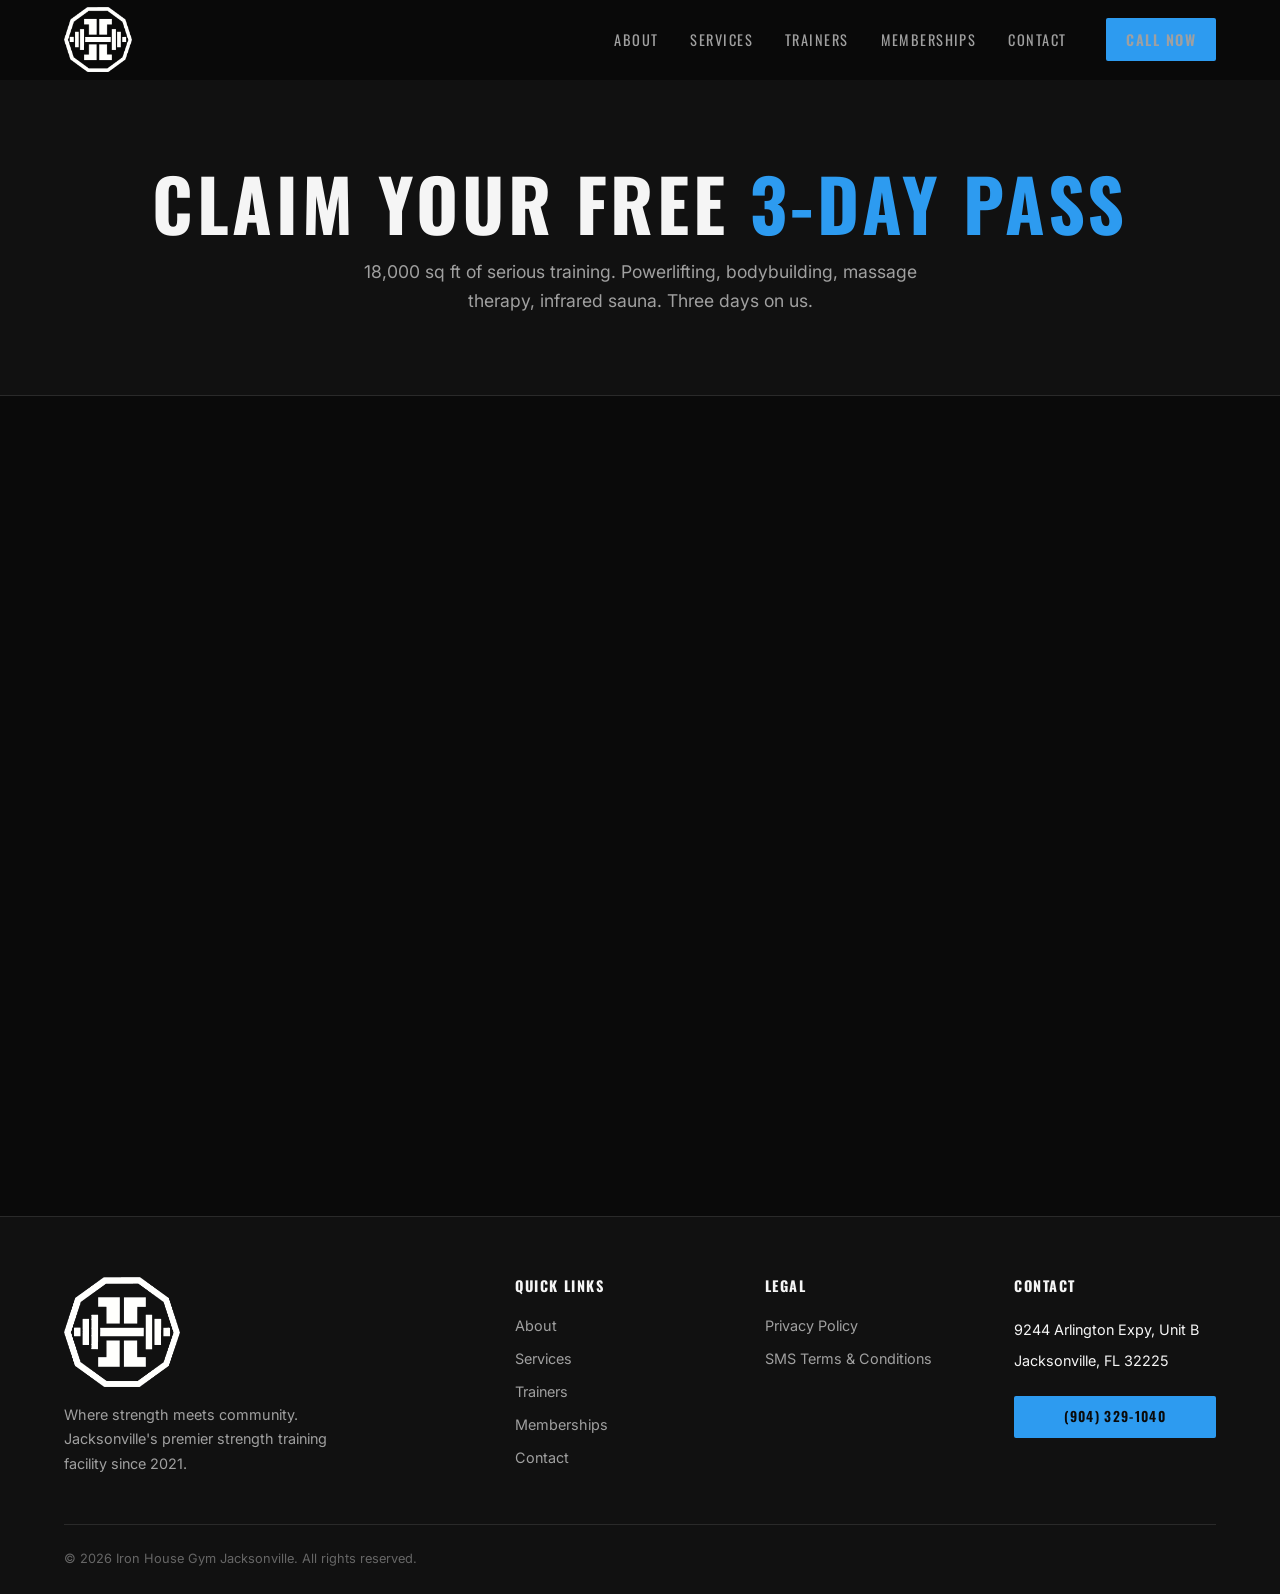
==== free-pass.html @ 4bb8dc3c "Add /free-pass landing page with inline pass form Dedicated 3-Day Pass landing page that renders the" ====
<!DOCTYPE html>
<html lang="en">
<head>
  <meta charset="UTF-8">
  <meta name="viewport" content="width=device-width, initial-scale=1.0">

  <!-- Google tag (gtag.js) -->
  <script async src="https://www.googletagmanager.com/gtag/js?id=AW-18128746695"></script>
  <script>
    window.dataLayer = window.dataLayer || [];
    function gtag(){dataLayer.push(arguments);}
    gtag('js', new Date());
    gtag('config', 'AW-18128746695');
  </script>

  <!-- Meta Pixel Code -->
  <script>
    !function(f,b,e,v,n,t,s)
    {if(f.fbq)return;n=f.fbq=function(){n.callMethod?
    n.callMethod.apply(n,arguments):n.queue.push(arguments)};
    if(!f._fbq)f._fbq=n;n.push=n;n.loaded=!0;n.version='2.0';
    n.queue=[];t=b.createElement(e);t.async=!0;
    t.src=v;s=b.getElementsByTagName(e)[0];
    s.parentNode.insertBefore(t,s)}(window, document,'script',
    'https://connect.facebook.net/en_US/fbevents.js');
    fbq('init', '1290848336585342');
    fbq('track', 'PageView');
  </script>
  <noscript><img height="1" width="1" style="display:none"
    src="https://www.facebook.com/tr?id=1290848336585342&ev=PageView&noscript=1"
  /></noscript>

  <title>Claim Your Free 3-Day Pass | Iron House Gym Jacksonville</title>
  <meta name="description" content="Grab your free 3-day pass to Iron House Gym Jacksonville. 18,000 sq ft of strength training, 24/7 access for Standard and Premium members. First-time Jacksonville visitors only.">
  <meta name="robots" content="index, follow">
  <meta property="og:title" content="Claim Your Free 3-Day Pass | Iron House Gym Jacksonville">
  <meta property="og:description" content="18,000 sq ft of serious training equipment. Powerlifting, bodybuilding, massage therapy, infrared sauna. First-time visitors get 3 days free.">
  <meta property="og:type" content="website">
  <meta property="og:url" content="https://www.ironhousejax.com/free-pass">
  <meta property="og:image" content="https://www.ironhousejax.com/images/hero-gym-floor.jpg">
  <link rel="canonical" href="https://www.ironhousejax.com/free-pass">
  <link rel="preconnect" href="https://fonts.googleapis.com">
  <link rel="preconnect" href="https://fonts.gstatic.com" crossorigin>
  <link href="https://fonts.googleapis.com/css2?family=Inter:wght@400;500;600&family=Oswald:wght@400;500;600;700&display=swap" rel="stylesheet">
  <link rel="stylesheet" href="css/style.css">
  <link rel="icon" type="image/jpeg" href="images/logo-main.jpg">
  <link rel="apple-touch-icon" href="images/logo-main.jpg">
  <style>
    .free-pass-wrap {
      max-width: 640px;
      margin: 0 auto;
      padding: 32px;
      background: var(--bg-card);
      border: 1px solid var(--border);
      border-radius: 4px;
    }
    .free-pass-wrap .form-consent {
      display: flex;
      align-items: flex-start;
      gap: 10px;
      color: var(--text-secondary);
      font-size: 0.85rem;
      line-height: 1.5;
      padding: 8px 0 4px;
      cursor: pointer;
      user-select: none;
    }
    .free-pass-wrap .form-consent input[type="checkbox"] {
      flex: 0 0 auto;
      width: 18px;
      height: 18px;
      margin: 2px 0 0;
      accent-color: var(--accent);
      cursor: pointer;
    }
    .free-pass-wrap .form-consent a {
      color: var(--accent);
      text-decoration: underline;
    }
    .free-pass-wrap button {
      width: 100%;
      margin-top: 8px;
    }
    .free-pass-terms {
      max-width: 640px;
      margin: 32px auto 0;
      color: var(--text-secondary);
      font-size: 0.9rem;
      line-height: 1.6;
    }
    .free-pass-terms h3 {
      font-family: var(--font-heading);
      font-size: 1.1rem;
      color: var(--text-primary);
      margin: 0 0 12px;
    }
    .free-pass-terms ul {
      list-style: disc;
      padding-left: 20px;
      margin: 0 0 20px;
    }
    .free-pass-terms li { margin-bottom: 6px; }
    .free-pass-terms .legal-links {
      font-size: 0.85rem;
      color: var(--text-muted);
    }
    .free-pass-terms .legal-links a { color: var(--accent); }
  </style>
</head>
<body>

  <!-- ======== HEADER / NAV ======== -->
  <header class="header">
    <div class="container">
      <a href="index.html" class="logo">
        <img src="images/logo-circle.png" alt="Iron House Gym Jacksonville" class="logo-img-circle">
      </a>
      <nav class="nav-links">
        <a href="index.html#about">About</a>
        <a href="index.html#services">Services</a>
        <a href="index.html#trainers">Trainers</a>
        <a href="index.html#memberships">Memberships</a>
        <a href="index.html#contact">Contact</a>
        <a href="tel:+19043291040" class="btn btn-primary btn-small nav-cta">Call Now</a>
      </nav>
      <button class="menu-toggle" aria-label="Toggle navigation">
        <span></span><span></span><span></span>
      </button>
    </div>
  </header>

  <section class="page-header">
    <div class="container">
      <h1>Claim Your Free <span class="accent-text">3-Day Pass</span></h1>
      <p>18,000 sq ft of serious training. Powerlifting, bodybuilding, massage therapy, infrared sauna. Three days on us.</p>
    </div>
  </section>

  <section class="blog-article">
    <div class="container">

      <div class="free-pass-wrap fade-in">
        <form class="contact-form" id="free-pass-form" action="https://formspree.io/f/xbdqvyag" method="POST">
          <div class="form-row">
            <div class="form-group">
              <label for="fp-name">Name</label>
              <input type="text" id="fp-name" name="name" required placeholder="Your name">
            </div>
            <div class="form-group">
              <label for="fp-phone">Phone</label>
              <input type="tel" id="fp-phone" name="phone" required placeholder="(904) 555-1234">
            </div>
          </div>
          <div class="form-group">
            <label for="fp-email">Email</label>
            <input type="email" id="fp-email" name="email" required placeholder="you@email.com">
          </div>
          <label class="form-consent">
            <input type="checkbox" name="sms_consent" id="free-pass-sms-consent" value="yes">
            <span>Text me my pass. I agree to receive texts from Iron House Gym about my pass and membership. Message and data rates may apply. Reply STOP to opt out. <a href="sms-terms" target="_blank" rel="noopener">See SMS Terms</a>.</span>
          </label>
          <input type="hidden" name="_subject" value="New 3-Day Pass Request (free-pass page) - Iron House Gym">
          <input type="hidden" name="source" id="free-pass-source" value="direct">
          <input type="hidden" name="opened_via" id="free-pass-opened-via" value="page">
          <button type="submit" class="btn btn-primary">Claim My Free 3-Day Pass</button>
        </form>
      </div>

      <div class="free-pass-terms fade-in">
        <h3>Before you come in</h3>
        <ul>
          <li>First-time Jacksonville visitors only.</li>
          <li>Bring a valid photo ID.</li>
          <li>Your 3 days start on your first visit, not when you request the pass.</li>
          <li>Enrollment: $50 standard / $25 military, police &amp; fire — often waived. Sign up during your 3 days and we knock it down further.</li>
        </ul>
        <p class="legal-links">By submitting this form you agree to our <a href="privacy-policy">Privacy Policy</a>. SMS follow-ups are governed by our <a href="sms-terms">SMS Terms</a> and only sent if you tick the consent box.</p>
      </div>

    </div>
  </section>

  <!-- ======== FOOTER ======== -->
  <footer class="footer">
    <div class="container">
      <div class="footer-grid">
        <div class="footer-brand">
          <div class="logo">
            <img src="images/logo-circle.png" alt="Iron House Gym Jacksonville" class="footer-logo-img">
          </div>
          <p>Where strength meets community. Jacksonville's premier strength training facility since 2021.</p>
        </div>
        <div>
          <h4>Quick Links</h4>
          <div class="footer-links">
            <a href="index.html#about">About</a>
            <a href="index.html#services">Services</a>
            <a href="index.html#trainers">Trainers</a>
            <a href="index.html#memberships">Memberships</a>
            <a href="index.html#contact">Contact</a>
          </div>
        </div>
        <div>
          <h4>Legal</h4>
          <div class="footer-links">
            <a href="privacy-policy">Privacy Policy</a>
            <a href="sms-terms">SMS Terms &amp; Conditions</a>
          </div>
        </div>
        <div>
          <h4>Contact</h4>
          <ul class="footer-hours">
            <li><span>9244 Arlington Expy, Unit B</span></li>
            <li><span>Jacksonville, FL 32225</span></li>
          </ul>
          <div style="margin-top:20px;">
            <a href="tel:+19043291040" class="btn btn-primary btn-small" style="width:100%">(904) 329-1040</a>
          </div>
        </div>
      </div>
      <div class="footer-bottom">
        <span>&copy; 2026 Iron House Gym Jacksonville. All rights reserved.</span>
      </div>
    </div>
  </footer>

  <script>
    (function() {
      var form = document.getElementById('free-pass-form');
      if (!form) return;

      // Capture UTMs from URL or sessionStorage, write to #free-pass-source
      try {
        var params = new URLSearchParams(location.search);
        var src = params.get('utm_source') || params.get('utm_medium') || sessionStorage.getItem('ih_source') || 'direct';
        var campaign = params.get('utm_campaign') || '';
        var stored = campaign ? (src + ' / ' + campaign) : src;
        sessionStorage.setItem('ih_source', stored);
        var srcField = document.getElementById('free-pass-source');
        if (srcField) srcField.value = stored;
      } catch (e) {}

      form.addEventListener('submit', async function(e) {
        e.preventDefault();

        var submitBtn = form.querySelector('button[type="submit"]');
        var originalText = submitBtn.textContent;
        submitBtn.textContent = 'SENDING...';
        submitBtn.disabled = true;

        try {
          var fd = new FormData(form);

          // Keep source fresh at submit time
          try {
            var s = sessionStorage.getItem('ih_source');
            if (s) fd.set('source', s);
          } catch (e2) {}

          // Explicit yes/no so the SMS service sees a positive decline
          var consentBox = document.getElementById('free-pass-sms-consent');
          fd.set('sms_consent', consentBox && consentBox.checked ? 'yes' : 'no');

          var res = await fetch(form.action, {
            method: 'POST',
            body: fd,
            headers: { 'Accept': 'application/json' }
          });

          if (res.ok) {
            submitBtn.textContent = 'DOWNLOADING YOUR PASS!';
            submitBtn.style.background = '#27ae60';

            if (typeof fbq !== 'undefined') fbq('track', 'Lead');
            if (typeof gtag !== 'undefined') {
              gtag('event', 'conversion', {
                'send_to': 'AW-18128746695/KKyeCOXX7qQcEMfxusRD',
                'value': 1.0,
                'currency': 'USD'
              });
            }

            // Auto-download the PDF (keeps parity with the modal flow)
            var link = document.createElement('a');
            link.href = 'images/3-day-pass.pdf';
            link.download = 'Iron_House_3_Day_Pass.pdf';
            document.body.appendChild(link);
            link.click();
            document.body.removeChild(link);

            setTimeout(function() {
              submitBtn.textContent = 'YOUR PASS IS ON ITS WAY — CHECK YOUR EMAIL';
            }, 1500);
          } else {
            submitBtn.textContent = 'SOMETHING WENT WRONG — TRY AGAIN';
            submitBtn.style.background = '#c0392b';
            submitBtn.disabled = false;
            setTimeout(function() {
              submitBtn.textContent = originalText;
              submitBtn.style.background = '';
            }, 3500);
          }
        } catch (err) {
          submitBtn.textContent = 'NETWORK ERROR — TRY AGAIN';
          submitBtn.style.background = '#c0392b';
          submitBtn.disabled = false;
          setTimeout(function() {
            submitBtn.textContent = originalText;
            submitBtn.style.background = '';
          }, 3500);
        }
      });
    })();
  </script>

</body>
</html>
---- css/style.css ----
/* ============================================
   IRON HOUSE GYM - Dark Industrial Theme
   ============================================ */

/* --- CSS Variables --- */
:root {
  --bg-primary: #0a0a0a;
  --bg-secondary: #111111;
  --bg-card: #1a1a1a;
  --bg-card-hover: #222222;
  --text-primary: #f5f5f5;
  --text-secondary: #a0a0a0;
  --text-muted: #666666;
  --accent: #2d9bf0;
  --accent-dark: #1a7fd4;
  --accent-light: #5bb8ff;
  --border: #2a2a2a;
  --border-light: #333333;
  --danger: #c0392b;
  --success: #27ae60;
  --font-heading: 'Oswald', sans-serif;
  --font-body: 'Inter', sans-serif;
  --max-width: 1200px;
  --header-height: 80px;
  --transition: 0.3s ease;
}

/* --- Reset & Base --- */
*, *::before, *::after {
  margin: 0;
  padding: 0;
  box-sizing: border-box;
}

html {
  scroll-behavior: smooth;
  font-size: 16px;
}

body {
  font-family: var(--font-body);
  background-color: var(--bg-primary);
  color: var(--text-primary);
  line-height: 1.6;
  overflow-x: hidden;
}

a {
  color: var(--accent);
  text-decoration: none;
  transition: color var(--transition);
}

a:hover {
  color: var(--accent-light);
}

img {
  max-width: 100%;
  height: auto;
  display: block;
}

ul { list-style: none; }

.container {
  width: 100%;
  max-width: var(--max-width);
  margin: 0 auto;
  padding: 0 24px;
}

/* --- Typography --- */
h1, h2, h3, h4, h5 {
  font-family: var(--font-heading);
  text-transform: uppercase;
  letter-spacing: 0.05em;
  line-height: 1.2;
}

h1 { font-size: clamp(2.5rem, 6vw, 4.5rem); }
h2 { font-size: clamp(2rem, 4vw, 3rem); }
h3 { font-size: clamp(1.3rem, 2.5vw, 1.8rem); }
h4 { font-size: 1.2rem; }

.section-title {
  text-align: center;
  margin-bottom: 16px;
  position: relative;
}

.section-subtitle {
  text-align: center;
  color: var(--text-secondary);
  font-size: 1.1rem;
  max-width: 600px;
  margin: 0 auto 60px;
}

.accent-text {
  color: var(--accent);
}

/* --- Buttons --- */
.btn {
  display: inline-flex;
  align-items: center;
  justify-content: center;
  gap: 8px;
  padding: 14px 32px;
  font-family: var(--font-heading);
  font-size: 1rem;
  text-transform: uppercase;
  letter-spacing: 0.1em;
  border: none;
  border-radius: 2px;
  cursor: pointer;
  transition: all var(--transition);
  text-decoration: none;
  font-weight: 600;
}

.btn-primary {
  background: var(--accent);
  color: var(--bg-primary);
}

.btn-primary:hover {
  background: var(--accent-light);
  color: var(--bg-primary);
  transform: translateY(-2px);
  box-shadow: 0 4px 20px rgba(45, 155, 240, 0.3);
}

.btn-outline {
  background: transparent;
  color: var(--text-primary);
  border: 2px solid var(--accent);
}

.btn-outline:hover {
  background: var(--accent);
  color: var(--bg-primary);
  transform: translateY(-2px);
}

.btn-large {
  padding: 18px 48px;
  font-size: 1.1rem;
}

.btn-small {
  padding: 10px 20px;
  font-size: 0.85rem;
}

/* --- Header / Navigation --- */
.header {
  position: fixed;
  top: 0;
  left: 0;
  width: 100%;
  height: var(--header-height);
  z-index: 1000;
  transition: all var(--transition);
  background: rgba(10, 10, 10, 0.95);
  backdrop-filter: blur(10px);
  border-bottom: 1px solid transparent;
}

.header.scrolled {
  border-bottom: 1px solid var(--border);
  box-shadow: 0 2px 20px rgba(0, 0, 0, 0.5);
}

.header .container {
  display: flex;
  align-items: center;
  justify-content: space-between;
  height: 100%;
}

.logo {
  font-family: var(--font-heading);
  font-size: 1.6rem;
  font-weight: 700;
  color: var(--text-primary);
  text-transform: uppercase;
  letter-spacing: 0.1em;
  display: flex;
  align-items: center;
  gap: 10px;
}

.logo span {
  color: var(--accent);
}

.logo-img {
  height: 65px;
  width: auto;
  filter: invert(1);
}

.logo-img-circle {
  height: 65px;
  width: auto;
  filter: invert(1);
}

.footer-logo-img {
  height: 110px;
  width: auto;
  filter: invert(1);
}

.hero-logo {
  width: 420px;
  height: auto;
  margin: 0 auto 20px;
  filter: invert(1);
}

.nav-links {
  display: flex;
  align-items: center;
  gap: 32px;
}

.nav-links a {
  color: var(--text-secondary);
  font-family: var(--font-heading);
  font-size: 0.9rem;
  text-transform: uppercase;
  letter-spacing: 0.1em;
  transition: color var(--transition);
  position: relative;
}

.nav-links a::after {
  content: '';
  position: absolute;
  bottom: -4px;
  left: 0;
  width: 0;
  height: 2px;
  background: var(--accent);
  transition: width var(--transition);
}

.nav-links a:hover,
.nav-links a.active {
  color: var(--text-primary);
}

.nav-links a:hover::after,
.nav-links a.active::after {
  width: 100%;
}

.nav-cta {
  margin-left: 8px;
}

/* Mobile menu toggle */
.menu-toggle {
  display: none;
  flex-direction: column;
  gap: 5px;
  background: none;
  border: none;
  cursor: pointer;
  padding: 4px;
  z-index: 1001;
}

.menu-toggle span {
  display: block;
  width: 28px;
  height: 2px;
  background: var(--text-primary);
  transition: all var(--transition);
}

.menu-toggle.active span:nth-child(1) {
  transform: rotate(45deg) translate(5px, 5px);
}

.menu-toggle.active span:nth-child(2) {
  opacity: 0;
}

.menu-toggle.active span:nth-child(3) {
  transform: rotate(-45deg) translate(5px, -5px);
}

/* --- Hero Section --- */
.hero {
  position: relative;
  display: flex;
  align-items: center;
  justify-content: center;
  text-align: center;
  overflow: hidden;
  background: var(--bg-primary);
  padding: 100px 0 50px;
}

.hero-bg {
  position: absolute;
  inset: 0;
  background: url('../images/hero-gym-floor.jpg') center center / cover no-repeat;
  z-index: 0;
}

.hero-bg::after {
  content: '';
  position: absolute;
  inset: 0;
  background: rgba(0, 0, 0, 0.6);
  z-index: 1;
}

.hero-content {
  position: relative;
  z-index: 2;
  max-width: 800px;
  padding: 0 24px;
}

.hero-tagline {
  font-family: var(--font-heading);
  font-size: clamp(1.1rem, 2.5vw, 1.4rem);
  font-weight: 700;
  text-transform: uppercase;
  letter-spacing: 0.3em;
  color: var(--accent);
  margin-bottom: 10px;
}

.hero h1 {
  margin-bottom: 14px;
  font-weight: 700;
}

.hero-description {
  font-size: clamp(1rem, 2vw, 1.2rem);
  color: #fff;
  max-width: 600px;
  margin: 0 auto 28px;
  line-height: 1.7;
}

.hero-buttons {
  display: flex;
  gap: 16px;
  justify-content: center;
  flex-wrap: wrap;
}

.hero-stats {
  display: flex;
  justify-content: center;
  gap: 48px;
  margin-top: 48px;
  padding-top: 32px;
  border-top: 1px solid var(--border);
}

.hero-stat {
  text-align: center;
}

.hero-stat-number {
  font-family: var(--font-heading);
  font-size: 2.5rem;
  color: var(--accent);
  font-weight: 700;
}

.hero-stat-label {
  font-size: 0.85rem;
  text-transform: uppercase;
  letter-spacing: 0.1em;
  color: var(--text-secondary);
  margin-top: 4px;
}

/* --- Sections --- */
section {
  padding: 100px 0;
}

.section-dark {
  background: var(--bg-secondary);
}

.section-divider {
  width: 60px;
  height: 3px;
  background: var(--accent);
  margin: 16px auto 0;
}

/* --- About Section --- */
.about-grid {
  display: grid;
  grid-template-columns: 1fr 1fr;
  gap: 60px;
  align-items: center;
}

.about-content h2 {
  margin-bottom: 12px;
}

.about-content .section-divider {
  margin: 12px 0 24px;
}

.about-content p {
  color: var(--text-secondary);
  margin-bottom: 16px;
  line-height: 1.8;
}

.about-image {
  position: relative;
  aspect-ratio: 4/3;
  background: var(--bg-card);
  border: 1px solid var(--border);
  overflow: hidden;
}

.about-image-placeholder {
  width: 100%;
  height: 100%;
  display: flex;
  flex-direction: column;
  align-items: center;
  justify-content: center;
  color: var(--text-muted);
  font-size: 0.9rem;
  gap: 8px;
}

.about-image-placeholder svg {
  width: 48px;
  height: 48px;
  stroke: var(--text-muted);
}

.about-features {
  display: grid;
  grid-template-columns: 1fr 1fr;
  gap: 20px;
  margin-top: 32px;
}

.about-feature {
  display: flex;
  align-items: center;
  gap: 12px;
  color: var(--text-secondary);
}

.about-feature svg {
  width: 20px;
  height: 20px;
  stroke: var(--accent);
  flex-shrink: 0;
}

/* --- Services Section --- */
.services-grid {
  display: grid;
  grid-template-columns: repeat(auto-fit, minmax(280px, 1fr));
  gap: 24px;
}

.service-card {
  background: var(--bg-card);
  border: 1px solid var(--border);
  padding: 40px 32px;
  transition: all var(--transition);
  position: relative;
  overflow: hidden;
}

.service-card::before {
  content: '';
  position: absolute;
  top: 0;
  left: 0;
  width: 100%;
  height: 3px;
  background: var(--accent);
  transform: scaleX(0);
  transform-origin: left;
  transition: transform var(--transition);
}

.service-card:hover {
  border-color: var(--border-light);
  transform: translateY(-4px);
  box-shadow: 0 8px 30px rgba(0, 0, 0, 0.3);
}

.service-card:hover::before {
  transform: scaleX(1);
}

.service-icon {
  width: 48px;
  height: 48px;
  margin-bottom: 20px;
  stroke: var(--accent);
}

.service-card h3 {
  margin-bottom: 12px;
}

.service-card p {
  color: var(--text-secondary);
  font-size: 0.95rem;
  line-height: 1.7;
}

/* --- Equipment Section --- */
.equipment-banner {
  aspect-ratio: 21 / 9;
  border-radius: 12px;
  overflow: hidden;
  margin: 0 0 40px;
  border: 1px solid var(--border);
}
.equipment-banner img {
  width: 100%;
  height: 100%;
  object-fit: cover;
  display: block;
}
.equipment-grid {
  display: grid;
  grid-template-columns: repeat(auto-fit, minmax(280px, 1fr));
  gap: 24px;
}
.equipment-category {
  background: rgba(255, 255, 255, 0.03);
  border: 1px solid rgba(255, 255, 255, 0.06);
  border-radius: 12px;
  padding: 24px;
}
.equipment-category h3 {
  color: var(--accent);
  font-family: 'Bebas Neue', sans-serif;
  font-size: 1.3rem;
  letter-spacing: 0.05em;
  margin-bottom: 12px;
  padding-bottom: 8px;
  border-bottom: 1px solid rgba(0, 184, 255, 0.2);
}
.equipment-category ul {
  list-style: none;
  padding: 0;
  margin: 0;
}
.equipment-category li {
  color: var(--text-secondary);
  font-size: 0.85rem;
  padding: 4px 0;
  border-bottom: 1px solid rgba(255, 255, 255, 0.03);
}
.equipment-category li:last-child {
  border-bottom: none;
}

/* --- Trainers Section --- */
.trainers-grid {
  display: flex;
  flex-wrap: wrap;
  justify-content: center;
  gap: 24px;
}
.trainers-grid .trainer-card {
  flex: 0 1 calc(33.333% - 16px);
  min-width: 250px;
}

.trainer-card {
  background: var(--bg-card);
  border: 1px solid var(--border);
  overflow: hidden;
  transition: all var(--transition);
}

.trainer-card:hover {
  border-color: var(--border-light);
  transform: translateY(-4px);
  box-shadow: 0 8px 30px rgba(0, 0, 0, 0.3);
}

.trainer-photo {
  aspect-ratio: 3/4;
  background: var(--bg-secondary);
  display: flex;
  align-items: center;
  justify-content: center;
  color: var(--text-muted);
  font-size: 0.85rem;
  overflow: hidden;
}

.trainer-photo img {
  width: 100%;
  height: 100%;
  object-fit: cover;
  object-position: center top;
}

.trainer-photo svg {
  width: 48px;
  height: 48px;
  stroke: var(--text-muted);
}

.trainer-info {
  padding: 24px;
}

.trainer-info h3 {
  margin-bottom: 4px;
  font-size: 1.3rem;
}

.trainer-role {
  color: var(--accent);
  font-size: 0.85rem;
  text-transform: uppercase;
  letter-spacing: 0.1em;
  margin-bottom: 12px;
}

.trainer-bio {
  color: var(--text-secondary);
  font-size: 0.9rem;
  line-height: 1.6;
}

/* --- Facilities / Amenities --- */
.facilities-grid {
  display: grid;
  grid-template-columns: repeat(auto-fit, minmax(200px, 1fr));
  gap: 20px;
}

.facility-item {
  display: flex;
  align-items: center;
  gap: 16px;
  padding: 20px 24px;
  background: var(--bg-card);
  border: 1px solid var(--border);
  transition: all var(--transition);
}

.facility-item:hover {
  border-color: var(--accent);
}

.facility-item svg {
  width: 24px;
  height: 24px;
  stroke: var(--accent);
  flex-shrink: 0;
}

.facility-item span {
  font-size: 0.95rem;
}

/* --- Membership / Pricing --- */
.pricing-grid {
  display: grid;
  grid-template-columns: repeat(4, 1fr);
  gap: 20px;
  max-width: 1200px;
  margin: 0 auto;
}

.pricing-card {
  background: var(--bg-card);
  border: 1px solid var(--border);
  padding: 48px 36px;
  text-align: center;
  transition: all var(--transition);
  position: relative;
}

.pricing-card.featured {
  border-color: var(--accent);
}

.pricing-card.featured::before {
  content: 'MOST POPULAR';
  position: absolute;
  top: 0;
  left: 0;
  right: 0;
  background: var(--accent);
  color: var(--bg-primary);
  font-family: var(--font-heading);
  font-size: 0.75rem;
  letter-spacing: 0.15em;
  padding: 6px;
}

.pricing-card:hover {
  transform: translateY(-4px);
  box-shadow: 0 8px 30px rgba(0, 0, 0, 0.3);
}

.pricing-card h3 {
  margin-bottom: 16px;
}

.pricing-amount {
  font-family: var(--font-heading);
  font-size: 3rem;
  color: var(--accent);
  margin-bottom: 4px;
}

.pricing-period {
  color: var(--text-muted);
  font-size: 0.9rem;
  margin-bottom: 32px;
}

.pricing-features {
  text-align: left;
  margin-bottom: 36px;
}

.pricing-features li {
  padding: 8px 0;
  border-bottom: 1px solid var(--border);
  color: var(--text-secondary);
  font-size: 0.95rem;
  display: flex;
  align-items: center;
  gap: 10px;
}

.pricing-features li svg {
  width: 16px;
  height: 16px;
  stroke: var(--accent);
  flex-shrink: 0;
}

/* --- Buy Options in Pricing Cards --- */
.pricing-buy-options {
  display: flex;
  flex-direction: column;
  gap: 8px;
  margin-top: auto;
}

.pricing-buy-options .btn {
  width: 100%;
  font-size: 0.85rem;
  padding: 10px 12px;
}

/* --- Massage / Booking --- */
.massage-grid {
  display: grid;
  grid-template-columns: repeat(auto-fit, minmax(220px, 1fr));
  gap: 20px;
  max-width: 960px;
  margin: 0 auto;
}

.massage-card {
  background: var(--bg-card);
  border: 1px solid var(--border);
  padding: 36px 28px;
  text-align: center;
  transition: all var(--transition);
}

.massage-card:hover {
  border-color: var(--accent);
  transform: translateY(-2px);
}

.massage-card h4 {
  margin-bottom: 8px;
}

.massage-price {
  font-family: var(--font-heading);
  font-size: 1.8rem;
  color: var(--accent);
  margin-bottom: 16px;
}

.massage-card .btn {
  width: 100%;
}

/* --- Gallery --- */
.gallery-grid {
  display: grid;
  grid-template-columns: repeat(auto-fill, minmax(280px, 1fr));
  gap: 8px;
}

.gallery-item {
  aspect-ratio: 4/3;
  background: var(--bg-card);
  border: 1px solid var(--border);
  overflow: hidden;
  display: flex;
  align-items: center;
  justify-content: center;
  color: var(--text-muted);
  font-size: 0.85rem;
  transition: all var(--transition);
}

.gallery-item:hover {
  border-color: var(--accent);
}

.gallery-item img {
  width: 100%;
  height: 100%;
  object-fit: cover;
  transition: transform var(--transition);
}

.gallery-item:hover img {
  transform: scale(1.05);
}

/* --- Contact Section --- */
.contact-grid {
  display: grid;
  grid-template-columns: 1fr 1fr;
  gap: 48px;
}

.contact-info-list {
  display: flex;
  flex-direction: column;
  gap: 24px;
}

.contact-item {
  display: flex;
  align-items: flex-start;
  gap: 16px;
}

.contact-item svg {
  width: 24px;
  height: 24px;
  stroke: var(--accent);
  flex-shrink: 0;
  margin-top: 2px;
}

.contact-item-label {
  font-family: var(--font-heading);
  text-transform: uppercase;
  letter-spacing: 0.05em;
  font-size: 0.85rem;
  color: var(--text-muted);
  margin-bottom: 4px;
}

.contact-item-value {
  color: var(--text-primary);
  font-size: 1.05rem;
}

.contact-item-value a {
  color: var(--text-primary);
}

.contact-item-value a:hover {
  color: var(--accent);
}

.contact-form {
  display: flex;
  flex-direction: column;
  gap: 16px;
}

.form-group {
  display: flex;
  flex-direction: column;
  gap: 6px;
}

.form-group label {
  font-family: var(--font-heading);
  font-size: 0.8rem;
  text-transform: uppercase;
  letter-spacing: 0.1em;
  color: var(--text-secondary);
}

.form-group input,
.form-group textarea,
.form-group select {
  background: var(--bg-secondary);
  border: 1px solid var(--border);
  color: var(--text-primary);
  padding: 14px 16px;
  font-family: var(--font-body);
  font-size: 0.95rem;
  transition: border-color var(--transition);
  border-radius: 2px;
}

.form-group input:focus,
.form-group textarea:focus,
.form-group select:focus {
  outline: none;
  border-color: var(--accent);
}

.form-group textarea {
  min-height: 120px;
  resize: vertical;
}

.form-row {
  display: grid;
  grid-template-columns: 1fr 1fr;
  gap: 16px;
}

/* --- Map --- */
.map-container {
  width: 100%;
  height: 300px;
  border: 1px solid var(--border);
  margin-top: 60px;
}

.map-container iframe {
  width: 100%;
  height: 100%;
  border: 0;
  filter: grayscale(80%) invert(92%) contrast(90%);
}

/* --- Footer --- */
.footer {
  background: var(--bg-secondary);
  border-top: 1px solid var(--border);
  padding: 60px 0 24px;
}

.footer-grid {
  display: grid;
  grid-template-columns: 2fr 1fr 1fr 1fr;
  gap: 48px;
  margin-bottom: 48px;
}

.footer-brand .logo {
  margin-bottom: 16px;
}

.footer-brand p {
  color: var(--text-secondary);
  font-size: 0.9rem;
  line-height: 1.7;
  max-width: 300px;
}

.footer-social {
  display: flex;
  gap: 12px;
  margin-top: 20px;
}

.footer-social a {
  width: 40px;
  height: 40px;
  display: flex;
  align-items: center;
  justify-content: center;
  border: 1px solid var(--border);
  transition: all var(--transition);
}

.footer-social a:hover {
  border-color: var(--accent);
  background: var(--accent);
}

.footer-social a:hover svg {
  stroke: var(--bg-primary);
}

.footer-social a svg {
  width: 18px;
  height: 18px;
  stroke: var(--text-secondary);
  transition: stroke var(--transition);
}

.footer h4 {
  margin-bottom: 20px;
  font-size: 0.9rem;
  letter-spacing: 0.1em;
}

.footer-links {
  display: flex;
  flex-direction: column;
  gap: 10px;
}

.footer-links a {
  color: var(--text-secondary);
  font-size: 0.9rem;
  transition: color var(--transition);
}

.footer-links a:hover {
  color: var(--accent);
}

.footer-hours li {
  display: flex;
  justify-content: space-between;
  color: var(--text-secondary);
  font-size: 0.9rem;
  padding: 4px 0;
}

.footer-hours li span:first-child {
  color: var(--text-primary);
}

.footer-bottom {
  display: flex;
  justify-content: space-between;
  align-items: center;
  padding-top: 24px;
  border-top: 1px solid var(--border);
  color: var(--text-muted);
  font-size: 0.8rem;
}

.footer-bottom-links {
  display: flex;
  gap: 24px;
}

.footer-bottom-links a {
  color: var(--text-muted);
  font-size: 0.8rem;
}

.footer-bottom-links a:hover {
  color: var(--accent);
}

/* --- Back to Top --- */
.back-to-top {
  position: fixed;
  bottom: 32px;
  right: 32px;
  width: 48px;
  height: 48px;
  background: var(--accent);
  border: none;
  cursor: pointer;
  display: flex;
  align-items: center;
  justify-content: center;
  opacity: 0;
  visibility: hidden;
  transition: all var(--transition);
  z-index: 999;
}

.back-to-top.visible {
  opacity: 1;
  visibility: visible;
}

.back-to-top:hover {
  background: var(--accent-light);
  transform: translateY(-2px);
}

.back-to-top svg {
  width: 20px;
  height: 20px;
  stroke: var(--bg-primary);
}

/* --- Page Header (for subpages) --- */
.page-header {
  padding: 160px 0 80px;
  text-align: center;
  background: var(--bg-secondary);
  border-bottom: 1px solid var(--border);
}

.page-header h1 {
  margin-bottom: 12px;
}

.page-header p {
  color: var(--text-secondary);
  font-size: 1.1rem;
  max-width: 600px;
  margin: 0 auto;
}

/* --- Responsive --- */
@media (max-width: 992px) {
  .nav-links {
    position: fixed;
    top: 0;
    right: -100%;
    width: 300px;
    height: 100vh;
    background: var(--bg-secondary);
    flex-direction: column;
    justify-content: center;
    padding: 40px;
    gap: 24px;
    border-left: 1px solid var(--border);
    transition: right var(--transition);
  }

  .nav-links.open {
    right: 0;
  }

  .menu-toggle {
    display: flex;
  }

  .about-grid,
  .contact-grid {
    grid-template-columns: 1fr;
    gap: 40px;
  }

  .footer-grid {
    grid-template-columns: 1fr 1fr;
    gap: 32px;
  }

  .hero-stats {
    gap: 32px;
  }
}

@media (max-width: 1024px) {
  .pricing-grid {
    grid-template-columns: repeat(2, 1fr);
  }
}

@media (max-width: 768px) {
  section {
    padding: 60px 0;
  }

  .hero-stats {
    flex-direction: column;
    gap: 24px;
  }

  .about-features {
    grid-template-columns: 1fr;
  }

  .pricing-grid {
    grid-template-columns: 1fr;
    max-width: 400px;
  }

  .footer-grid {
    grid-template-columns: 1fr;
    gap: 32px;
  }

  .footer-bottom {
    flex-direction: column;
    gap: 12px;
    text-align: center;
  }

  .form-row {
    grid-template-columns: 1fr;
  }

  .gallery-grid {
    grid-template-columns: repeat(auto-fill, minmax(160px, 1fr));
  }
}

@media (max-width: 480px) {
  .hero-buttons {
    flex-direction: column;
    align-items: center;
  }

  .btn-large {
    width: 100%;
    max-width: 300px;
  }

  .massage-grid {
    grid-template-columns: 1fr 1fr;
  }
}

/* --- Utility --- */
.text-center { text-align: center; }
.mt-40 { margin-top: 40px; }
.mt-60 { margin-top: 60px; }
.mb-0 { margin-bottom: 0; }

/* --- Animations --- */
.fade-in {
  opacity: 0;
  transform: translateY(20px);
  transition: opacity 0.6s ease, transform 0.6s ease;
}

.fade-in.visible {
  opacity: 1;
  transform: translateY(0);
}

/* --- Free 3-Day Pass Popup --- */
.modal-overlay {
  position: fixed;
  inset: 0;
  background: rgba(0, 0, 0, 0.75);
  backdrop-filter: blur(4px);
  z-index: 2000;
  display: flex;
  align-items: center;
  justify-content: center;
  opacity: 0;
  visibility: hidden;
  transition: all 0.4s ease;
  padding: 24px;
}

.modal-overlay.active {
  opacity: 1;
  visibility: visible;
}

.modal {
  background: var(--bg-primary);
  border: 1px solid var(--border-light);
  max-width: 720px;
  width: 100%;
  display: grid;
  grid-template-columns: 1fr 1fr;
  overflow: hidden;
  position: relative;
  transform: scale(0.9) translateY(20px);
  transition: transform 0.4s ease;
}

.modal-overlay.active .modal {
  transform: scale(1) translateY(0);
}

.modal-close {
  position: absolute;
  top: 12px;
  right: 12px;
  width: 32px;
  height: 32px;
  background: rgba(0, 0, 0, 0.6);
  border: 1px solid var(--border);
  color: var(--text-primary);
  font-size: 1.2rem;
  cursor: pointer;
  display: flex;
  align-items: center;
  justify-content: center;
  z-index: 1;
  transition: all var(--transition);
  line-height: 1;
}

.modal-close:hover {
  background: var(--accent);
  border-color: var(--accent);
  color: var(--bg-primary);
}

.modal-content {
  padding: 48px 36px;
  display: flex;
  flex-direction: column;
  justify-content: center;
}

.modal-content h2 {
  font-size: 1.8rem;
  margin-bottom: 12px;
  line-height: 1.2;
}

.modal-content p {
  color: var(--text-secondary);
  font-size: 0.95rem;
  line-height: 1.6;
  margin-bottom: 8px;
}

.modal-content .modal-disclaimer {
  color: var(--accent);
  font-size: 0.8rem;
  font-style: italic;
  margin-bottom: 24px;
}

.modal-form {
  display: flex;
  flex-direction: column;
  gap: 14px;
}

.modal-form input {
  background: transparent;
  border: none;
  border-bottom: 1px solid var(--border-light);
  color: var(--text-primary);
  padding: 12px 0;
  font-family: var(--font-body);
  font-size: 0.95rem;
  transition: border-color var(--transition);
  border-radius: 0;
}

.modal-form .modal-consent {
  display: flex;
  align-items: flex-start;
  gap: 10px;
  color: var(--text-secondary);
  font-size: 0.85rem;
  line-height: 1.5;
  padding: 6px 0 4px;
  cursor: pointer;
  user-select: none;
}

.modal-form .modal-consent input[type="checkbox"] {
  flex: 0 0 auto;
  width: 18px;
  height: 18px;
  margin: 2px 0 0;
  padding: 0;
  border: 1px solid var(--border-light);
  accent-color: var(--accent);
  cursor: pointer;
}

.modal-form .modal-consent a {
  color: var(--accent);
  text-decoration: underline;
}

.modal-form input:focus {
  outline: none;
  border-bottom-color: var(--accent);
}

.modal-form input::placeholder {
  color: var(--text-muted);
}

.modal-form button {
  margin-top: 8px;
  padding: 14px;
  background: var(--text-primary);
  color: var(--bg-primary);
  border: none;
  font-family: var(--font-heading);
  font-size: 1rem;
  text-transform: uppercase;
  letter-spacing: 0.1em;
  cursor: pointer;
  transition: all var(--transition);
  font-weight: 600;
}

.modal-form button:hover {
  background: var(--accent);
}

.modal-image {
  background: var(--bg-card);
  display: flex;
  align-items: center;
  justify-content: center;
  color: var(--text-muted);
  font-size: 0.85rem;
  min-height: 400px;
  overflow: hidden;
}

.modal-image img {
  width: 100%;
  height: 100%;
  object-fit: cover;
}

@media (max-width: 768px) {
  .modal {
    grid-template-columns: 1fr;
    max-width: 420px;
  }

  .modal-image {
    display: none;
  }

  .modal-content {
    padding: 36px 28px;
  }
}

/* --- Free Pass CTA Banner --- */
.free-pass-banner {
  background: linear-gradient(135deg, var(--accent-dark) 0%, var(--accent) 50%, var(--accent-light) 100%);
  padding: 48px 0;
  text-align: center;
  position: relative;
  overflow: hidden;
}

.free-pass-banner::before {
  content: '';
  position: absolute;
  inset: 0;
  background: repeating-linear-gradient(
    -45deg,
    transparent,
    transparent 40px,
    rgba(255, 255, 255, 0.05) 40px,
    rgba(255, 255, 255, 0.05) 41px
  );
}

.free-pass-banner .container {
  position: relative;
  z-index: 1;
}

.free-pass-banner h2 {
  color: #fff;
  margin-bottom: 8px;
}

.free-pass-banner p {
  color: rgba(255, 255, 255, 0.85);
  font-size: 1.05rem;
  margin-bottom: 24px;
}

.free-pass-banner .btn {
  background: #fff;
  color: var(--accent-dark);
  border: none;
}

.free-pass-banner .btn:hover {
  background: var(--bg-primary);
  color: #fff;
  transform: translateY(-2px);
  box-shadow: 0 4px 20px rgba(0, 0, 0, 0.3);
}

/* --- Blog Grid (main page) --- */
.blog-grid {
  display: grid;
  grid-template-columns: repeat(auto-fit, minmax(280px, 1fr));
  gap: 24px;
}

.blog-card {
  background: var(--bg-card);
  border: 1px solid var(--border);
  overflow: hidden;
  transition: all var(--transition);
  text-decoration: none;
  color: inherit;
  display: flex;
  flex-direction: column;
}

.blog-card:hover {
  border-color: var(--border-light);
  transform: translateY(-4px);
  box-shadow: 0 8px 30px rgba(0, 0, 0, 0.3);
  color: inherit;
}

.blog-card-image {
  aspect-ratio: 16/9;
  overflow: hidden;
}

.blog-card-image img {
  width: 100%;
  height: 100%;
  object-fit: cover;
  transition: transform var(--transition);
}

.blog-card:hover .blog-card-image img {
  transform: scale(1.05);
}

.blog-card-content {
  padding: 24px;
  display: flex;
  flex-direction: column;
  flex: 1;
}

.blog-card-tag {
  font-family: var(--font-heading);
  font-size: 0.7rem;
  text-transform: uppercase;
  letter-spacing: 0.15em;
  color: var(--accent);
  margin-bottom: 8px;
}

.blog-card-content h3 {
  font-size: 1.1rem;
  margin-bottom: 8px;
  line-height: 1.3;
}

.blog-card-content p {
  color: var(--text-secondary);
  font-size: 0.85rem;
  line-height: 1.6;
  flex: 1;
}

.blog-card-link {
  font-family: var(--font-heading);
  font-size: 0.8rem;
  text-transform: uppercase;
  letter-spacing: 0.1em;
  color: var(--accent);
  margin-top: 16px;
  transition: color var(--transition);
}

.blog-card:hover .blog-card-link {
  color: var(--accent-light);
}

/* --- Blog Article Page --- */
.blog-category {
  font-family: var(--font-heading);
  font-size: 0.85rem;
  text-transform: uppercase;
  letter-spacing: 0.2em;
  color: var(--accent);
  margin-bottom: 12px;
}

.blog-article {
  padding: 60px 0 100px;
}

.article-content {
  max-width: 800px;
  margin: 0 auto;
}

.article-content p {
  color: var(--text-secondary);
  font-size: 1rem;
  line-height: 1.8;
  margin-bottom: 20px;
}

.article-content h2 {
  margin-top: 48px;
  margin-bottom: 16px;
  font-size: clamp(1.5rem, 3vw, 2rem);
}

.article-content h3 {
  margin-top: 32px;
  margin-bottom: 12px;
  font-size: clamp(1.1rem, 2vw, 1.4rem);
}

.article-content h4 {
  margin-top: 24px;
  margin-bottom: 8px;
  color: var(--accent);
}

.article-content a.btn {
  margin-bottom: 20px;
}

.article-cta {
  background: var(--bg-card);
  border: 1px solid var(--accent);
  padding: 48px 36px;
  text-align: center;
  margin-top: 60px;
}

.article-cta h3 {
  margin-top: 0;
  margin-bottom: 8px;
}

.article-cta p {
  color: var(--text-secondary);
  margin-bottom: 24px;
}

.trainer-spotlight {
  background: var(--bg-card);
  border: 1px solid var(--border);
  padding: 24px;
  margin-bottom: 16px;
}

.trainer-spotlight h4 {
  margin-top: 0;
}

@media (max-width: 768px) {
  .blog-grid {
    grid-template-columns: 1fr;
    max-width: 400px;
    margin: 0 auto;
  }

  .article-content {
    padding: 0 8px;
  }

  .article-cta {
    padding: 32px 24px;
  }
}

/* --- Placeholder Notice --- */
.placeholder-notice {
  background: rgba(45, 155, 240, 0.1);
  border: 1px dashed var(--accent);
  padding: 12px 16px;
  font-size: 0.85rem;
  color: var(--accent);
  text-align: center;
  margin-bottom: 8px;
}

/* --- Social Proof / Reviews --- */
.social-proof {
  padding: 80px 0;
  background: var(--bg-primary);
}

.reviews-grid {
  display: grid;
  grid-template-columns: repeat(3, 1fr);
  gap: 24px;
  margin-top: 40px;
}

.review-card {
  background: var(--bg-card);
  border: 1px solid var(--border);
  border-radius: 12px;
  padding: 32px;
  margin: 0;
}

.review-card .review-stars {
  color: #f4b400;
  font-size: 1.2rem;
  margin-bottom: 16px;
  letter-spacing: 2px;
}

.review-card p {
  color: var(--text-secondary);
  font-size: 0.95rem;
  line-height: 1.7;
  font-style: italic;
  margin-bottom: 16px;
}

.review-card cite {
  color: var(--text-muted);
  font-size: 0.85rem;
  font-style: normal;
}

.review-link {
  color: var(--accent);
  font-size: 0.95rem;
  text-decoration: none;
  transition: var(--transition);
}

.review-link:hover {
  color: var(--accent-light);
}

@media (max-width: 768px) {
  .reviews-grid {
    grid-template-columns: 1fr;
  }
}

/* --- FAQ --- */
.faq-grid {
  max-width: 800px;
  margin: 40px auto 0;
  display: flex;
  flex-direction: column;
  gap: 24px;
}

.faq-item {
  background: var(--bg-card);
  border: 1px solid var(--border);
  border-radius: 12px;
  padding: 28px 32px;
}

.faq-question {
  font-family: var(--font-heading);
  font-size: 1.15rem;
  color: var(--text-primary);
  margin-bottom: 12px;
}

.faq-answer {
  color: var(--text-secondary);
  font-size: 0.95rem;
  line-height: 1.7;
}

/* --- EverClimb Fitness Section --- */
.everclimb-banner {
  text-align: center;
  margin-bottom: 32px;
}
.everclimb-banner img {
  display: block;
  max-width: 320px;
  width: 100%;
  height: auto;
  margin: 0 auto;
  filter: invert(1);
}
.everclimb-mission {
  max-width: 820px;
  margin: 0 auto 60px;
}
.everclimb-grid .trainer-card {
  flex: 0 1 calc(25% - 18px);
  min-width: 240px;
}
@media (max-width: 900px) {
  .everclimb-grid .trainer-card {
    flex: 0 1 calc(50% - 12px);
  }
}
.everclimb-contact-wrap,
.trainer-contact-wrap {
  max-width: 640px;
  margin: 80px auto 0;
  padding: 40px;
  background: var(--bg-card);
  border: 1px solid var(--border);
  border-radius: 4px;
}
.everclimb-contact-heading,
.trainer-contact-heading {
  text-align: center;
  font-family: var(--font-heading);
  font-size: 1.6rem;
  margin-bottom: 8px;
}
.everclimb-contact-sub,
.trainer-contact-sub {
  text-align: center;
  color: var(--text-secondary);
  margin-bottom: 28px;
  font-size: 0.95rem;
}
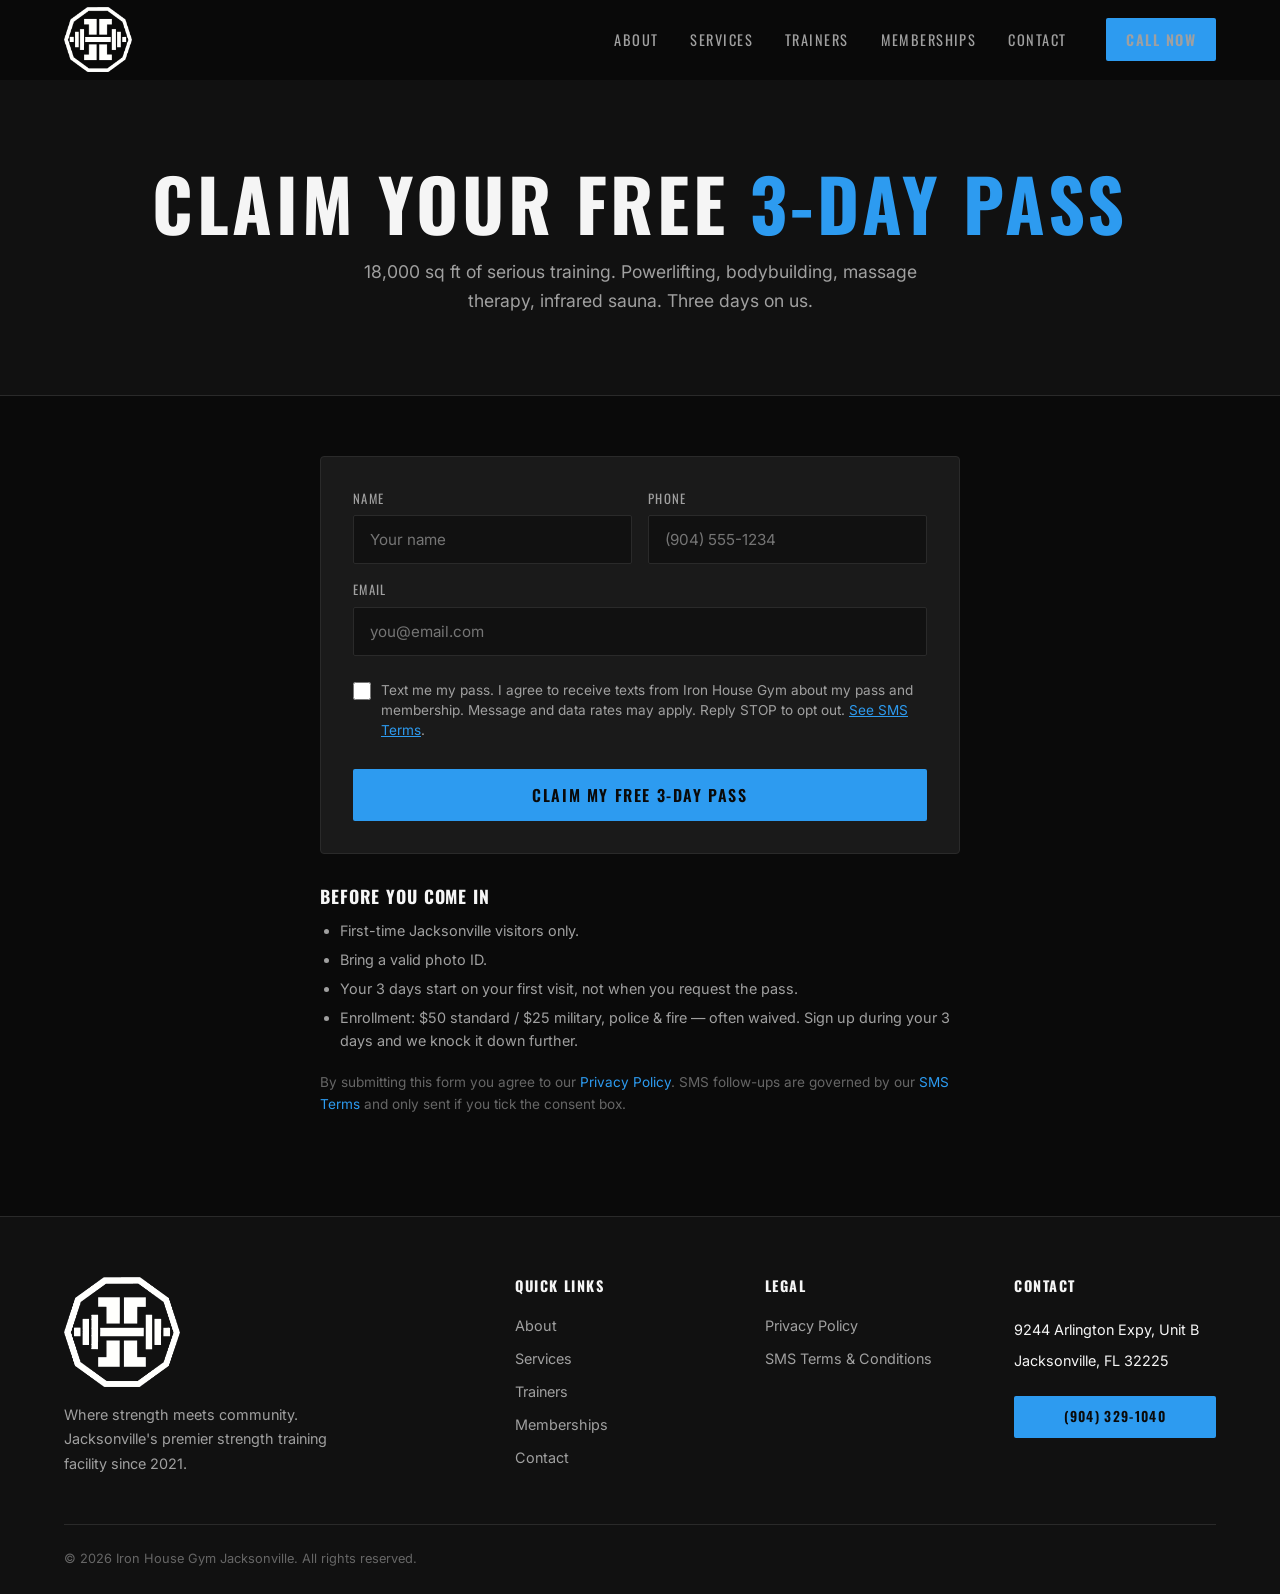
==== commit 389aef8f: "Load main.js on /free-pass so fade-in elements become visible Site uses an IntersectionObserver in m" ====
--- a/free-pass.html
+++ b/free-pass.html
@@ -313,5 +313,9 @@
     })();
   </script>
 
+  <!-- Site JS: nav menu toggle + fade-in IntersectionObserver. Modal popup
+       logic is guarded on #pass-modal and no-ops on this page. -->
+  <script src="js/main.js"></script>
+
 </body>
 </html>
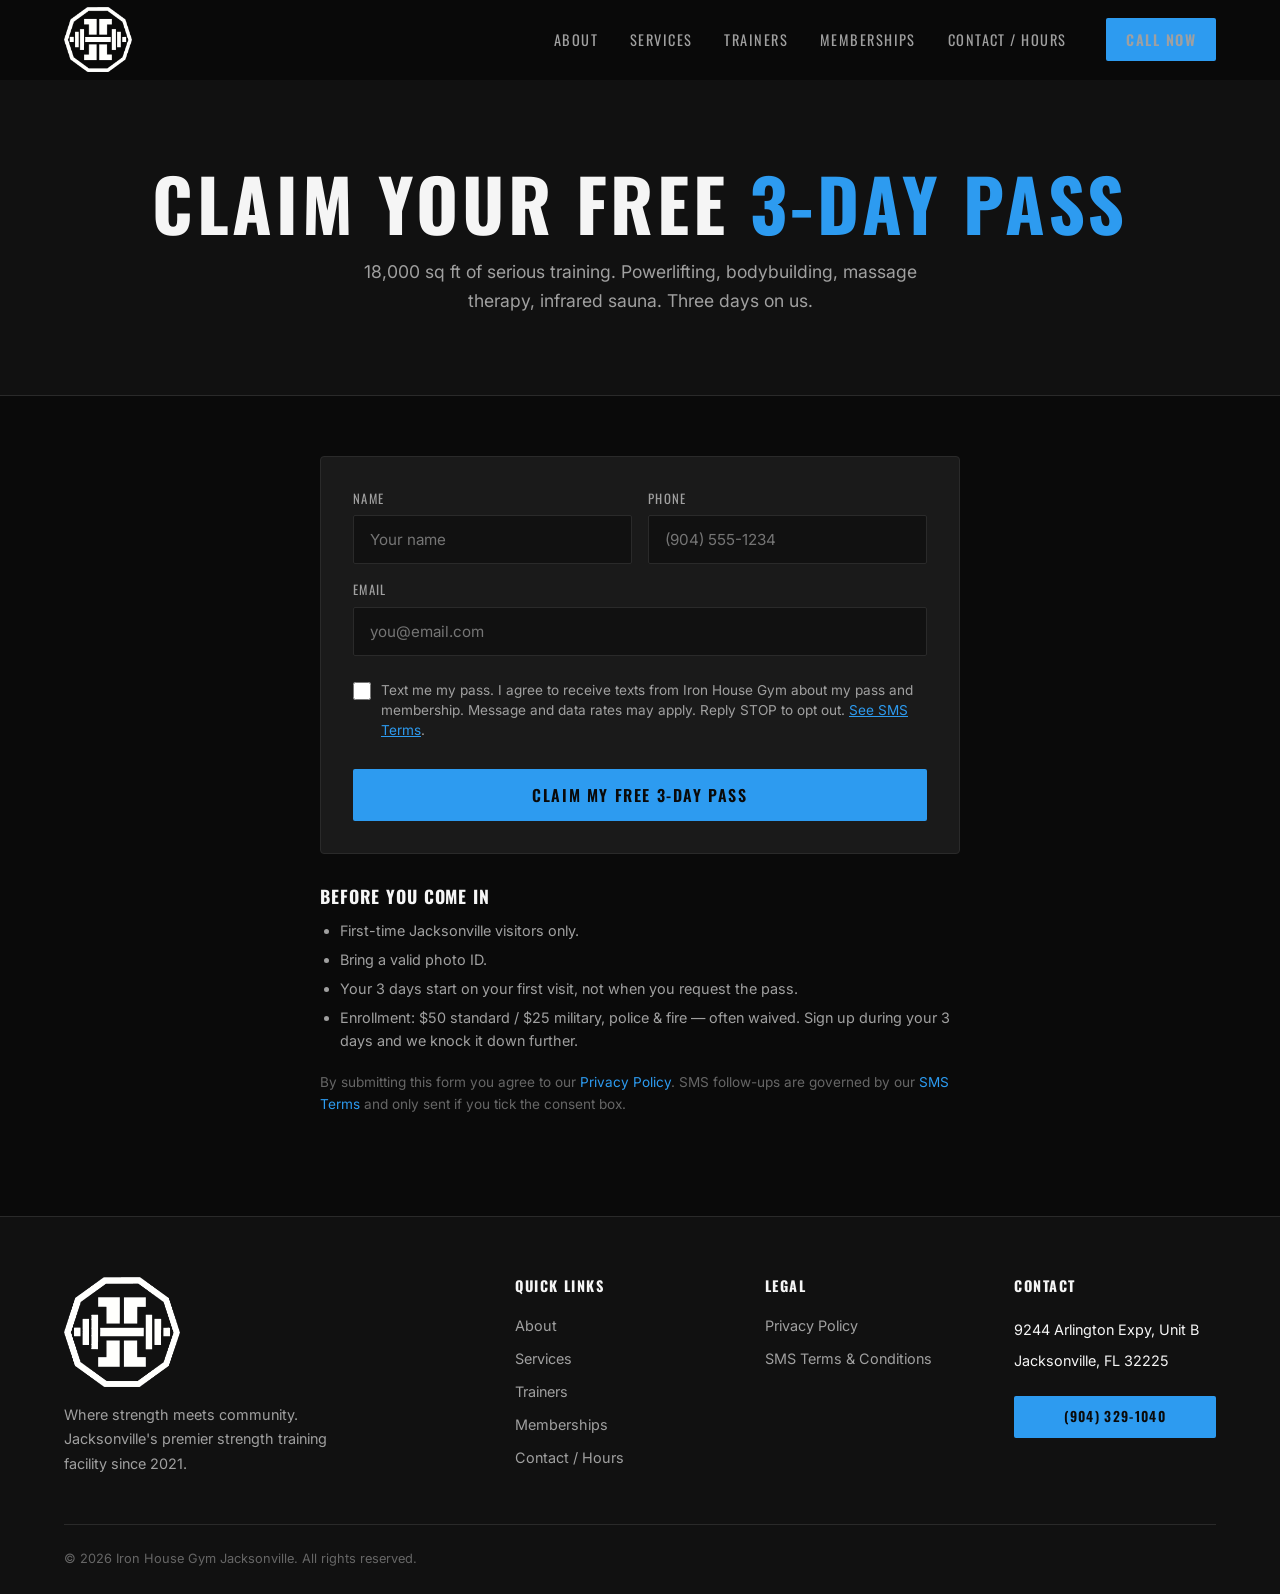
==== commit d6e55d74: "Rename 'Contact' nav link to 'Contact / Hours' across site Hours block already lives in the #contact" ====
--- a/free-pass.html
+++ b/free-pass.html
@@ -120,7 +120,7 @@
         <a href="index.html#services">Services</a>
         <a href="index.html#trainers">Trainers</a>
         <a href="index.html#memberships">Memberships</a>
-        <a href="index.html#contact">Contact</a>
+        <a href="index.html#contact">Contact / Hours</a>
         <a href="tel:+19043291040" class="btn btn-primary btn-small nav-cta">Call Now</a>
       </nav>
       <button class="menu-toggle" aria-label="Toggle navigation">
@@ -197,7 +197,7 @@
             <a href="index.html#services">Services</a>
             <a href="index.html#trainers">Trainers</a>
             <a href="index.html#memberships">Memberships</a>
-            <a href="index.html#contact">Contact</a>
+            <a href="index.html#contact">Contact / Hours</a>
           </div>
         </div>
         <div>
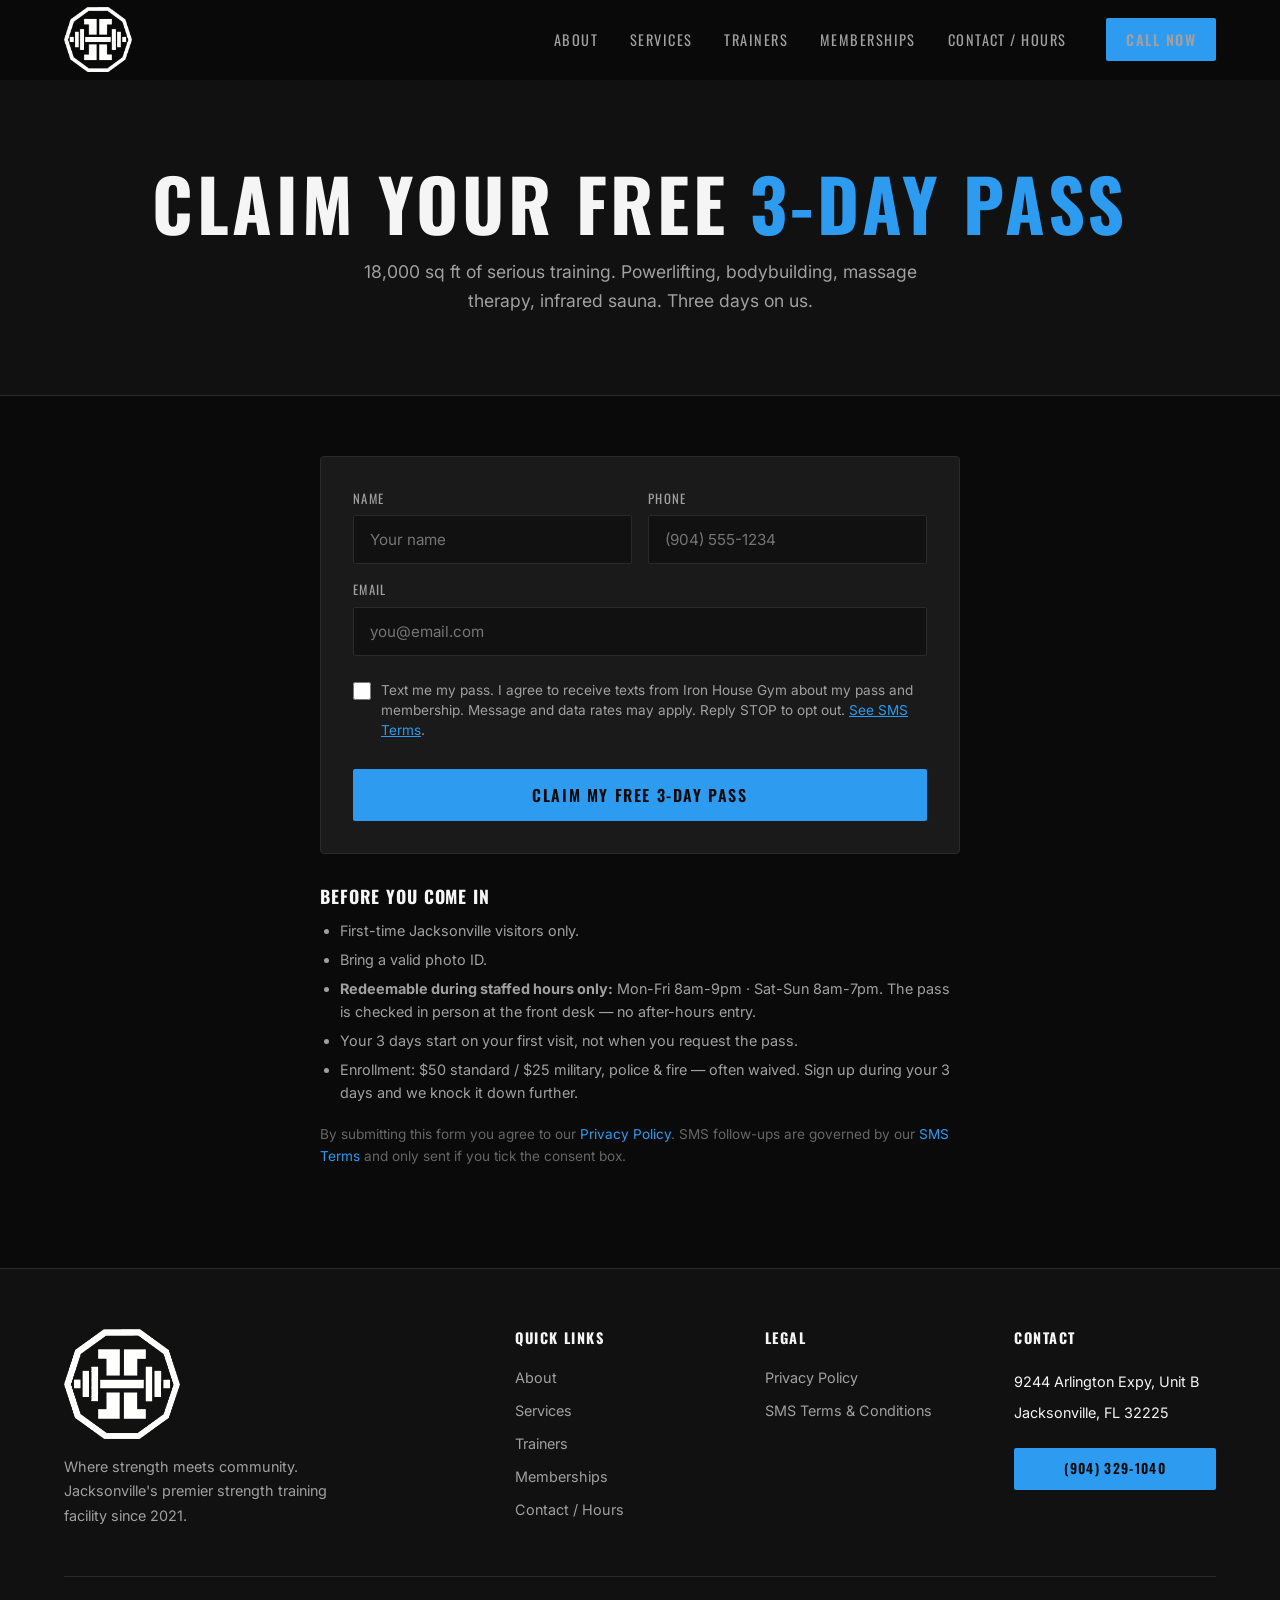
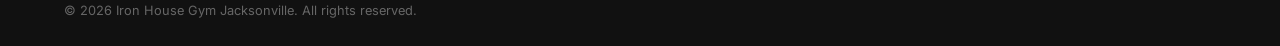
==== commit c82afa8b: "3-day pass: 'staffed hours only' everywhere + remove barcode A visitor showed up after hours, tried " ====
--- a/free-pass.html
+++ b/free-pass.html
@@ -161,6 +161,7 @@
           </label>
           <input type="hidden" name="_subject" value="New 3-Day Pass Request (free-pass page) - Iron House Gym">
           <input type="hidden" name="source" id="free-pass-source" value="direct">
+          <input type="hidden" name="utm_content" id="free-pass-utm-content" value="">
           <input type="hidden" name="opened_via" id="free-pass-opened-via" value="page">
           <button type="submit" class="btn btn-primary">Claim My Free 3-Day Pass</button>
         </form>
@@ -171,6 +172,7 @@
         <ul>
           <li>First-time Jacksonville visitors only.</li>
           <li>Bring a valid photo ID.</li>
+          <li><strong>Redeemable during staffed hours only:</strong> Mon-Fri 8am-9pm · Sat-Sun 8am-7pm. The pass is checked in person at the front desk — no after-hours entry.</li>
           <li>Your 3 days start on your first visit, not when you request the pass.</li>
           <li>Enrollment: $50 standard / $25 military, police &amp; fire — often waived. Sign up during your 3 days and we knock it down further.</li>
         </ul>
@@ -240,6 +242,17 @@
         if (srcField) srcField.value = stored;
       } catch (e) {}
 
+      // Persist utm_content (ad-level attribution) separately. Mirrors the
+      // modal pattern in js/main.js so attribution stays interpretable
+      // across both forms (same Formspree endpoint).
+      try {
+        var cparams = new URLSearchParams(location.search);
+        var content = cparams.get('utm_content') || sessionStorage.getItem('ih_utm_content') || '';
+        if (content) sessionStorage.setItem('ih_utm_content', content);
+        var contentField = document.getElementById('free-pass-utm-content');
+        if (contentField) contentField.value = content;
+      } catch (e) {}
+
       form.addEventListener('submit', async function(e) {
         e.preventDefault();
 
@@ -256,6 +269,13 @@
             var s = sessionStorage.getItem('ih_source');
             if (s) fd.set('source', s);
           } catch (e2) {}
+
+          // Same for utm_content — may have been captured on an earlier
+          // page in the session rather than on /free-pass directly.
+          try {
+            var sc = sessionStorage.getItem('ih_utm_content');
+            if (sc) fd.set('utm_content', sc);
+          } catch (e3) {}
 
           // Explicit yes/no so the SMS service sees a positive decline
           var consentBox = document.getElementById('free-pass-sms-consent');
--- a/css/style.css
+++ b/css/style.css
@@ -313,6 +313,57 @@
   z-index: 0;
 }
 
+.hours-bar {
+  position: relative;
+  margin-top: var(--header-height);
+  display: flex;
+  align-items: center;
+  justify-content: center;
+  flex-wrap: wrap;
+  gap: 0 10px;
+  padding: 10px 20px;
+  background: var(--bg-primary);
+  border-bottom: 1px solid rgba(255, 255, 255, 0.08);
+  color: var(--text-secondary);
+  font-size: 0.85rem;
+  line-height: 1.4;
+  text-align: center;
+  text-decoration: none;
+  transition: background var(--transition);
+}
+.hours-bar:hover {
+  background: var(--bg-card);
+}
+.hours-bar strong {
+  color: var(--text-primary);
+  font-weight: 600;
+}
+.hours-bar .hours-bar-item strong:first-child {
+  color: var(--accent);
+}
+.hours-bar-sep {
+  color: rgba(255, 255, 255, 0.25);
+}
+.hours-bar-phone {
+  color: var(--accent);
+  font-weight: 600;
+}
+
+@media (max-width: 640px) {
+  .hours-bar {
+    font-size: 0.78rem;
+    padding: 8px 14px;
+    gap: 0 6px;
+  }
+  .hours-bar-sep {
+    display: none;
+  }
+  .hours-bar-item {
+    display: block;
+    width: 100%;
+  }
+}
+
 .hero-bg::after {
   content: '';
   position: absolute;
